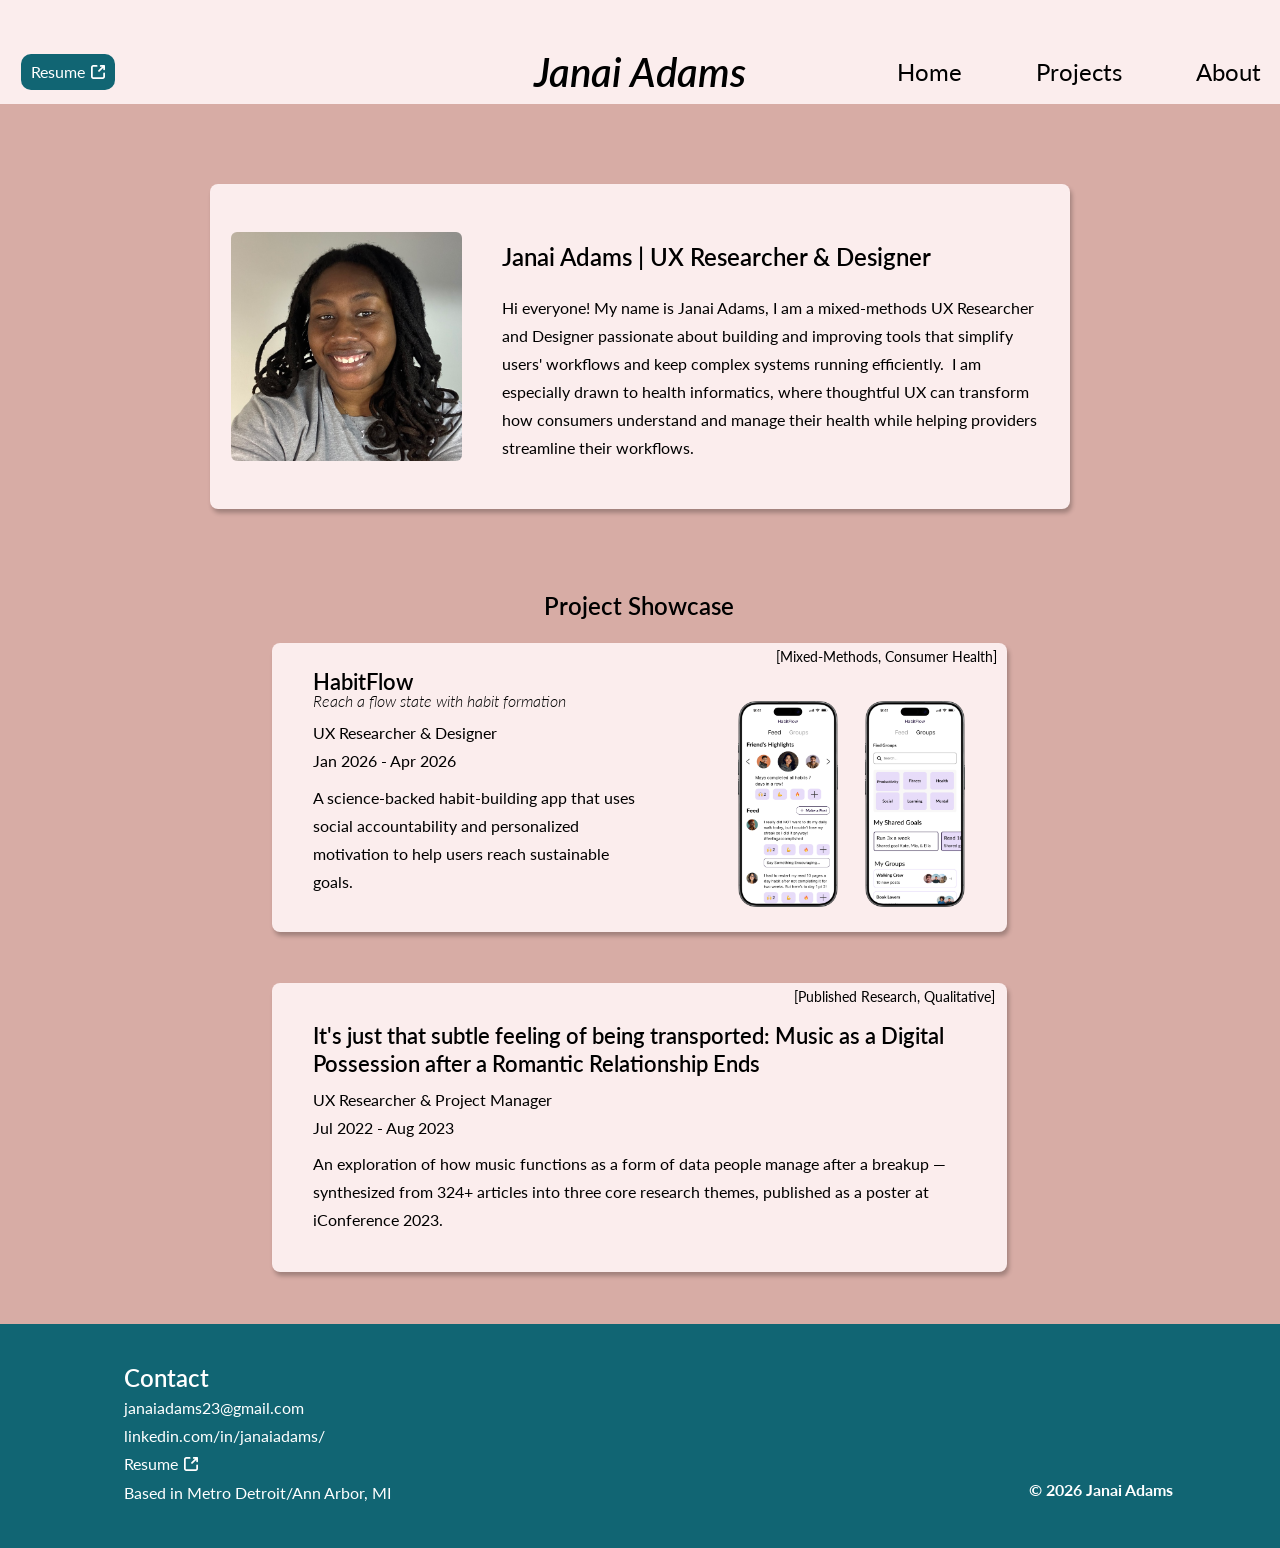
==== index.html @ 0285882c "Initial portfolio site" ====
<!DOCTYPE html>
<html lang="en">
<head>
<meta charset="UTF-8">
<meta name="viewport" content="width=device-width, initial-scale=1.0">
<title>Janai Adams | UX Researcher &amp; Designer</title>
<link rel="stylesheet" href="css/style.css">
</head>
<body>
<div class="figma-frame page-home">

  <header class="header">
    <p class="site-title">Janai Adams</p>
    <a class="resume-btn" href="assets/Overall%20Resume%20copy.pdf" target="_blank" rel="noopener">
      Resume
      <img src="assets/resume-icon.svg" alt="">
    </a>
    <nav class="nav">
      <a href="index.html">Home</a>
      <a href="projects.html">Projects</a>
      <a href="about.html">About</a>
    </nav>
  </header>

  <section class="intro-block">
    <img class="photo" src="assets/profile-photo.jpg" alt="Janai Adams">
    <p class="intro-heading">Janai Adams | UX Researcher &amp; Designer</p>
    <p class="intro-bio">Hi everyone! My name is Janai Adams, I am a mixed-methods UX Researcher and Designer passionate about building and improving tools that simplify users' workflows and keep complex systems running efficiently.  I am especially drawn to health informatics, where thoughtful UX can transform how consumers understand and manage their health while helping providers streamline their workflows.</p>
  </section>

  <p class="showcase-heading">Project Showcase</p>

  <a class="project-card habitflow-card" href="projects.html#habitflow-poster">
    <p class="tag">[Mixed-Methods, Consumer Health]</p>
    <p class="card-title">HabitFlow</p>
    <p class="card-subtitle">Reach a flow state with habit formation</p>
    <p class="card-role">UX Researcher &amp; Designer</p>
    <p class="card-time">Jan 2026 - Apr 2026</p>
    <p class="card-desc">A science-backed habit-building app that uses social accountability and personalized motivation to help users reach sustainable goals.</p>
    <div class="card-screens">
      <img src="assets/habitflow-screen-1.png" alt="HabitFlow app screen 1">
    </div>
    <div class="card-screens second">
      <img src="assets/habitflow-screen-2.png" alt="HabitFlow app screen 2">
    </div>
  </a>

  <a class="project-card i3-card" href="projects.html#i3-poster">
    <p class="tag">[Published Research, Qualitative]</p>
    <p class="card-title">It's just that subtle feeling of being transported: Music as a Digital Possession after a Romantic Relationship Ends</p>
    <p class="card-role">UX Researcher &amp; Project Manager</p>
    <p class="card-time">Jul 2022 - Aug 2023</p>
    <p class="card-desc">An exploration of how music functions as a form of data people manage after a breakup — synthesized from 324+ articles into three core research themes, published as a poster at iConference 2023.</p>
  </a>

  <footer class="footer">
    <p class="contact-heading">Contact</p>
    <div class="contact-lines">
      <p><a class="email-link" href="mailto:janaiadams23@gmail.com">janaiadams23@gmail.com</a></p>
      <p><a class="linkedin-link" href="https://www.linkedin.com/in/janaiadams/" target="_blank" rel="noopener">linkedin.com/in/janaiadams/</a></p>
      <p><a class="resume-line" href="assets/Overall%20Resume%20copy.pdf" target="_blank" rel="noopener">Resume <img src="assets/external-link-icon.svg" alt=""></a></p>
    </div>
    <p class="location">Based in Metro Detroit/Ann Arbor, MI</p>
    <p class="copyright">© 2026 Janai Adams</p>
  </footer>

</div>
</body>
</html>
---- css/style.css ----
@import url('https://fonts.googleapis.com/css2?family=Lato:ital,wght@0,400;0,600;0,700;1,300;1,600&display=swap');

* {
  box-sizing: border-box;
  margin: 0;
  padding: 0;
}

html, body {
  margin: 0;
  padding: 0;
}

body {
  font-family: 'Lato', sans-serif;
  background: #b98d86;
  color: #000;
}

a {
  color: inherit;
  text-decoration: none;
}

/* Fixed-width frame that mirrors the Figma canvas (1280px) exactly */
.figma-frame {
  position: relative;
  width: 1280px;
  margin: 0 auto;
  background: #d7aca5;
  overflow: hidden;
}

/* ---------- Header ---------- */
.header {
  position: absolute;
  top: 0;
  left: 0;
  width: 1280px;
  height: 104px;
  background: #fbeded;
  z-index: 10;
}

.header .site-title {
  position: absolute;
  left: 640px;
  top: 58px;
  transform: translateX(-50%);
  font-weight: 600;
  font-style: italic;
  font-size: 40px;
  line-height: 28px;
  white-space: nowrap;
  color: #000;
}

.header .nav {
  position: absolute;
  left: 897px;
  top: 58px;
  display: flex;
  gap: 74px;
  font-size: 24px;
  line-height: 28px;
  color: #000;
  white-space: nowrap;
}

.header .nav a:hover {
  text-decoration: underline;
}

.resume-btn {
  position: absolute;
  left: 21px;
  top: 54px;
  display: inline-flex;
  align-items: center;
  justify-content: center;
  gap: 6px;
  padding: 4px 10px;
  background: #116573;
  border-radius: 10px;
  color: #fff;
  font-size: 16px;
  line-height: 28px;
  white-space: nowrap;
  border: none;
  text-decoration: none;
  cursor: pointer;
}

.resume-btn img {
  width: 14px;
  height: 14px;
}

/* ---------- Footer ---------- */
.footer {
  position: absolute;
  left: 0;
  width: 1280px;
  height: 224px;
  background: #116573;
  color: #fff;
}

.footer .contact-heading {
  position: absolute;
  left: 124px;
  top: 40px;
  font-size: 24px;
  font-weight: 600;
  line-height: 28px;
  white-space: nowrap;
}

.footer .contact-lines {
  position: absolute;
  left: 124px;
  top: 70px;
  width: 322px;
  font-size: 16px;
  line-height: 28px;
}

.footer .contact-lines p {
  margin: 0;
}

.footer .contact-lines .resume-line {
  display: inline-flex;
  align-items: center;
  gap: 6px;
  color: inherit;
  text-decoration: none;
}

.footer .contact-lines .resume-line:hover {
  text-decoration: underline;
}

.linkedin-link,
.email-link {
  color: inherit;
  text-decoration: none;
}

.linkedin-link:hover,
.email-link:hover {
  text-decoration: underline;
}

.footer .contact-lines .resume-line img {
  width: 14px;
  height: 14px;
}

.footer .location {
  position: absolute;
  left: 124px;
  top: 155px;
  width: 273px;
  font-size: 16px;
  line-height: 28px;
}

.footer .copyright {
  position: absolute;
  left: 1029px;
  top: 156px;
  font-size: 16px;
  font-weight: 700;
  line-height: normal;
  white-space: nowrap;
}

/* ---------- Homepage ---------- */
.page-home {
  height: 1548px;
}

.page-home .footer {
  top: 1324px;
}

.intro-block {
  position: absolute;
  left: 210px;
  top: 184px;
  width: 860px;
  height: 325px;
  background: #fbeded;
  border-radius: 8px;
  box-shadow: 2px 4px 4px 0px rgba(0, 0, 0, 0.25);
}

.intro-block .photo {
  position: absolute;
  left: 21px;
  top: 48px;
  width: 231px;
  height: 229px;
  object-fit: cover;
  border-radius: 6px;
}

.intro-block .intro-heading {
  position: absolute;
  left: 292px;
  top: 59px;
  width: 547px;
  font-size: 24px;
  font-weight: 600;
  line-height: 28px;
  text-align: left;
}

.intro-block .intro-bio {
  position: absolute;
  left: 292px;
  top: 110px;
  width: 547px;
  font-size: 16px;
  line-height: 28px;
  text-align: left;
  white-space: pre-wrap;
}

.showcase-heading {
  position: absolute;
  left: 639px;
  top: 592px;
  transform: translateX(-50%);
  font-size: 24px;
  font-weight: 600;
  line-height: 28px;
  white-space: nowrap;
}

.project-card {
  position: absolute;
  left: 272px;
  width: 735px;
  height: 289px;
  background: #fbeded;
  border-radius: 8px;
  box-shadow: 2px 4px 4px 0px rgba(0, 0, 0, 0.25);
  display: block;
  color: inherit;
  text-decoration: none;
  transition: box-shadow 0.15s ease, transform 0.15s ease;
}

.project-card:hover,
.project-card:focus-visible {
  box-shadow: 2px 6px 10px 0px rgba(0, 0, 0, 0.3);
  transform: translateY(-2px);
}

.project-card.habitflow-card {
  top: 643px;
}

.project-card.i3-card {
  top: 983px;
}

.project-card .tag {
  position: absolute;
  top: 0;
  font-size: 14px;
  line-height: 28px;
  white-space: nowrap;
}

.habitflow-card .tag {
  left: 504px;
}

.i3-card .tag {
  left: 522px;
}

.habitflow-card .card-title {
  position: absolute;
  left: 41px;
  top: 25px;
  font-size: 22px;
  font-weight: 600;
  white-space: nowrap;
  text-align: left;
}

.habitflow-card .card-subtitle {
  position: absolute;
  left: 41px;
  top: 48px;
  font-size: 16px;
  font-style: italic;
  font-weight: 300;
  white-space: nowrap;
  text-align: left;
}

.habitflow-card .card-role {
  position: absolute;
  left: 41px;
  top: 76px;
  font-size: 16px;
  line-height: 28px;
  white-space: nowrap;
  text-align: left;
}

.habitflow-card .card-time {
  position: absolute;
  left: 41px;
  top: 104px;
  font-size: 16px;
  line-height: 28px;
  white-space: nowrap;
  text-align: left;
}

.habitflow-card .card-desc {
  position: absolute;
  left: 41px;
  top: 141px;
  width: 323px;
  font-size: 16px;
  line-height: 28px;
}

.habitflow-card .card-screens {
  position: absolute;
  left: 466px;
  top: 58px;
  width: 100px;
  height: 206px;
  border-radius: 4px;
  overflow: hidden;
}

.habitflow-card .card-screens.second {
  left: 593px;
}

.habitflow-card .card-screens img {
  width: 100%;
  height: 100%;
  object-fit: cover;
}

.i3-card .card-title {
  position: absolute;
  left: 41px;
  top: 39px;
  width: 653px;
  font-size: 22px;
  font-weight: 600;
  text-align: left;
  line-height: 28px;
}

.i3-card .card-role {
  position: absolute;
  left: 41px;
  top: 103px;
  font-size: 16px;
  line-height: 28px;
  white-space: nowrap;
  text-align: left;
}

.i3-card .card-time {
  position: absolute;
  left: 41px;
  top: 131px;
  font-size: 16px;
  line-height: 28px;
  white-space: nowrap;
  text-align: left;
}

.i3-card .card-desc {
  position: absolute;
  left: 41px;
  top: 167px;
  width: 653px;
  font-size: 16px;
  line-height: 28px;
  text-align: left;
}

/* ---------- Projects Page ---------- */
.page-projects {
  height: 2195px;
}

.page-projects .footer {
  top: 1971px;
}

.page-heading {
  position: absolute;
  left: 640px;
  top: 186px;
  transform: translateX(-50%);
  font-size: 40px;
  font-weight: 600;
  line-height: 28px;
  white-space: nowrap;
  text-align: center;
}

.poster-card {
  position: absolute;
  left: 105px;
  width: 1070px;
  border-radius: 8px;
  box-shadow: 2px 4px 4px 0px rgba(0, 0, 0, 0.25);
  overflow: hidden;
}

.poster-card.habitflow-poster {
  top: 282px;
  height: 804px;
}

.poster-card.habitflow-poster img {
  width: 100%;
  height: 100%;
  object-fit: cover;
}

.poster-card.i3-poster {
  top: 1195px;
  height: 667px;
  background: #fbeded;
}

.poster-card.i3-poster img {
  width: 100%;
  height: 100%;
  object-fit: contain;
}

/* ---------- About Page ---------- */
.page-about {
  height: 1403px;
}

.page-about .footer {
  top: 1179px;
}

.about-block {
  position: absolute;
  left: 125px;
  top: 262px;
  width: 1050px;
  height: 873px;
  background: #fbeded;
  border-radius: 8px;
  box-shadow: 2px 4px 4px 0px rgba(0, 0, 0, 0.25);
  overflow: hidden;
}

.about-block .me-photo {
  position: absolute;
  left: 21px;
  top: 48px;
  width: 231px;
  height: 229px;
  border-radius: 6px;
  object-fit: cover;
}

.about-block .about-heading {
  position: absolute;
  left: 316px;
  top: 48px;
  font-size: 24px;
  font-weight: 600;
  line-height: 28px;
  white-space: nowrap;
}

.about-block .about-bio {
  position: absolute;
  left: 316px;
  top: 97px;
  width: 713px;
  font-size: 16px;
  line-height: 28px;
}

.about-block .about-bio p {
  margin: 0 0 28px 0;
}

.about-block .about-bio p:last-child {
  margin-bottom: 0;
}

.about-block .contact-heading {
  position: absolute;
  left: 21px;
  top: 302px;
  font-size: 24px;
  font-weight: 600;
  line-height: 28px;
  white-space: nowrap;
}

.about-block .contact-lines {
  position: absolute;
  left: 21px;
  top: 341px;
  font-size: 16px;
  line-height: 28px;
  white-space: nowrap;
}

.about-block .contact-lines p {
  margin: 0;
}

.about-block .figure {
  position: absolute;
  text-align: center;
  font-size: 16px;
  line-height: 28px;
}

.about-block .figure img {
  display: block;
  border-radius: 6px;
}

.about-block .figure figcaption {
  margin-top: 6px;
}

.about-block .figure.monkey {
  left: 439px;
  top: 603px;
  width: 158px;
}

.about-block .figure.monkey img {
  width: 158px;
  height: 155px;
  object-fit: cover;
}

.about-block .figure.meme {
  left: 107px;
  top: 553px;
  width: 214px;
}

.about-block .figure.meme img {
  width: 214px;
  height: 216px;
  object-fit: cover;
}

.about-block .figure.grad {
  left: 765px;
  top: 553px;
  width: 158px;
}

.about-block .figure.grad img {
  width: 158px;
  height: 216px;
  object-fit: cover;
}
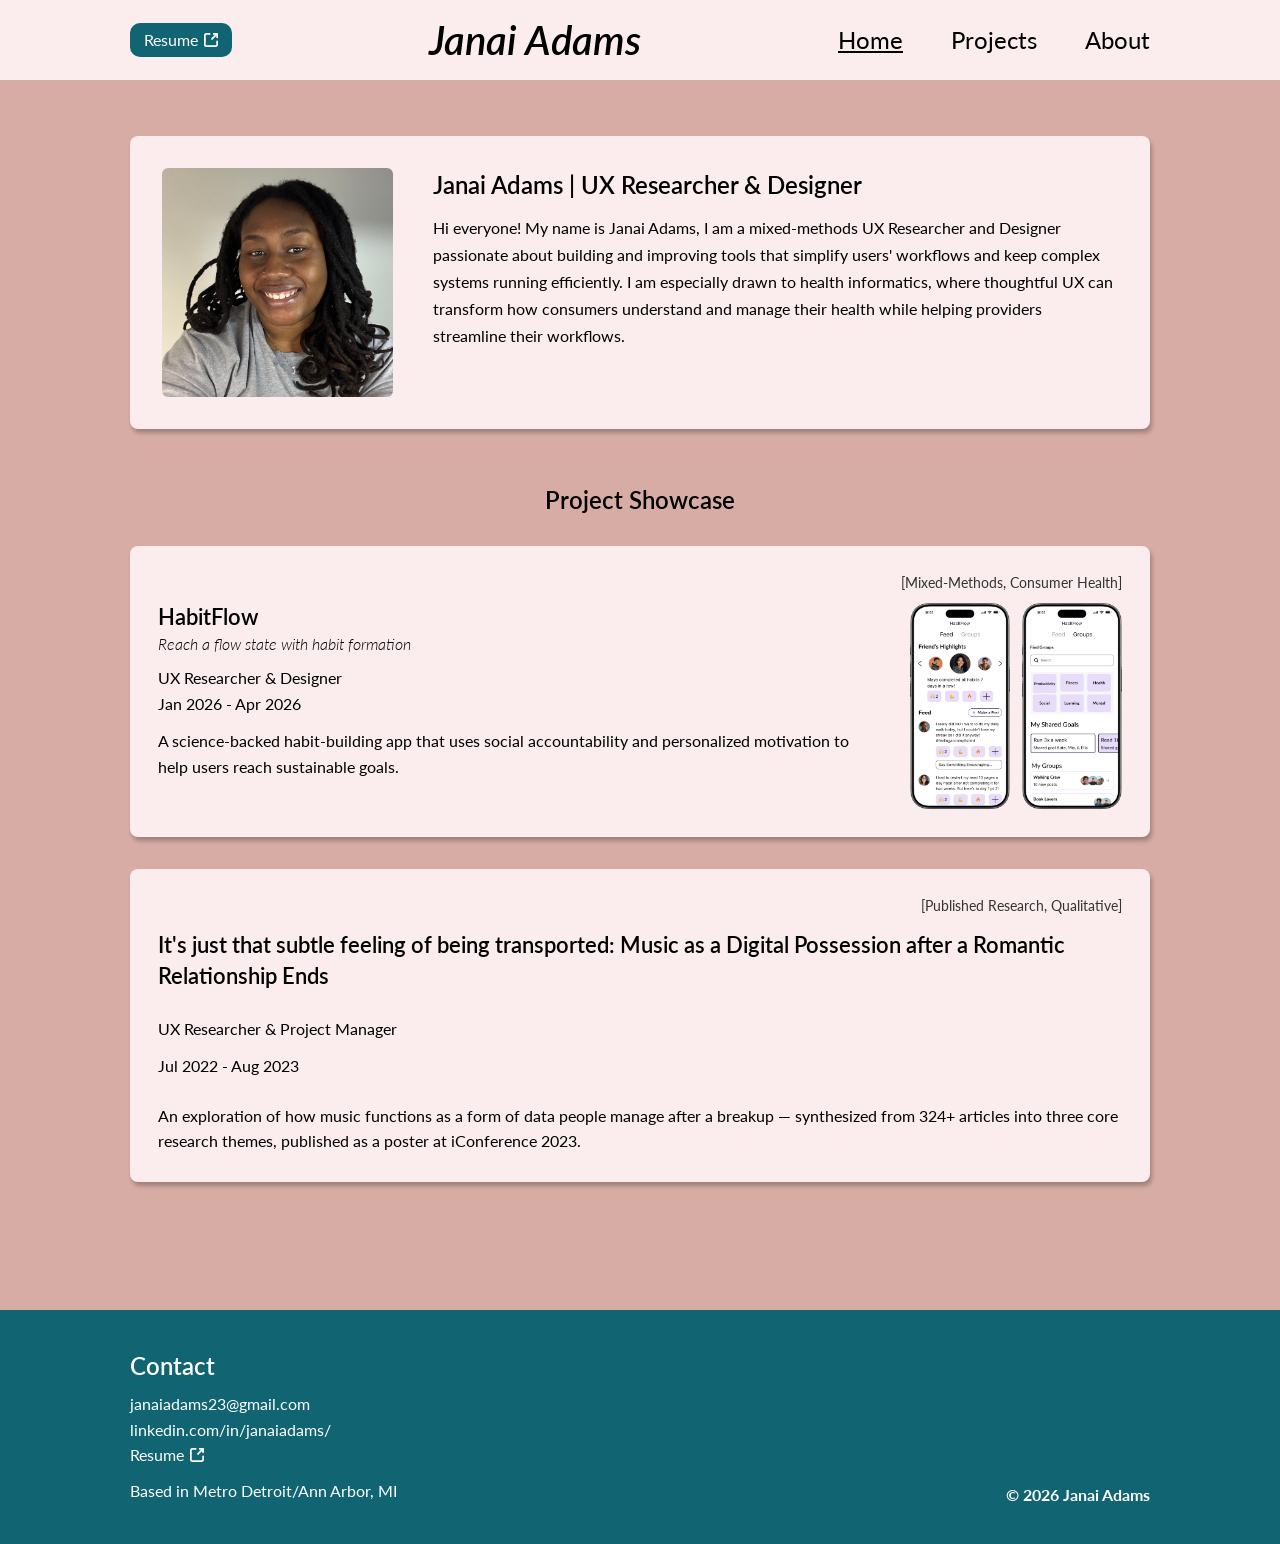
==== commit 714a673b: "Make site responsive across mobile, tablet, and desktop widths Replace fixed-1280px absolute positio" ====
--- a/index.html
+++ b/index.html
@@ -7,41 +7,52 @@
 <link rel="stylesheet" href="css/style.css">
 </head>
 <body>
-<div class="figma-frame page-home">
 
-  <header class="header">
-    <p class="site-title">Janai Adams</p>
+<header class="header">
+  <div class="header-inner">
     <a class="resume-btn" href="assets/Overall%20Resume%20copy.pdf" target="_blank" rel="noopener">
       Resume
       <img src="assets/resume-icon.svg" alt="">
     </a>
+    <p class="site-title">Janai Adams</p>
     <nav class="nav">
-      <a href="index.html">Home</a>
+      <a href="index.html" class="active">Home</a>
       <a href="projects.html">Projects</a>
       <a href="about.html">About</a>
     </nav>
-  </header>
+  </div>
+</header>
+
+<main class="page-content page-home">
 
   <section class="intro-block">
     <img class="photo" src="assets/profile-photo.jpg" alt="Janai Adams">
-    <p class="intro-heading">Janai Adams | UX Researcher &amp; Designer</p>
-    <p class="intro-bio">Hi everyone! My name is Janai Adams, I am a mixed-methods UX Researcher and Designer passionate about building and improving tools that simplify users' workflows and keep complex systems running efficiently.  I am especially drawn to health informatics, where thoughtful UX can transform how consumers understand and manage their health while helping providers streamline their workflows.</p>
+    <div class="intro-text">
+      <p class="intro-heading">Janai Adams | UX Researcher &amp; Designer</p>
+      <p class="intro-bio">Hi everyone! My name is Janai Adams, I am a mixed-methods UX Researcher and Designer passionate about building and improving tools that simplify users' workflows and keep complex systems running efficiently.  I am especially drawn to health informatics, where thoughtful UX can transform how consumers understand and manage their health while helping providers streamline their workflows.</p>
+    </div>
   </section>
 
   <p class="showcase-heading">Project Showcase</p>
 
   <a class="project-card habitflow-card" href="projects.html#habitflow-poster">
     <p class="tag">[Mixed-Methods, Consumer Health]</p>
-    <p class="card-title">HabitFlow</p>
-    <p class="card-subtitle">Reach a flow state with habit formation</p>
-    <p class="card-role">UX Researcher &amp; Designer</p>
-    <p class="card-time">Jan 2026 - Apr 2026</p>
-    <p class="card-desc">A science-backed habit-building app that uses social accountability and personalized motivation to help users reach sustainable goals.</p>
-    <div class="card-screens">
-      <img src="assets/habitflow-screen-1.png" alt="HabitFlow app screen 1">
-    </div>
-    <div class="card-screens second">
-      <img src="assets/habitflow-screen-2.png" alt="HabitFlow app screen 2">
+    <div class="card-body">
+      <div class="card-text">
+        <p class="card-title">HabitFlow</p>
+        <p class="card-subtitle">Reach a flow state with habit formation</p>
+        <p class="card-role">UX Researcher &amp; Designer</p>
+        <p class="card-time">Jan 2026 - Apr 2026</p>
+        <p class="card-desc">A science-backed habit-building app that uses social accountability and personalized motivation to help users reach sustainable goals.</p>
+      </div>
+      <div class="card-screens-group">
+        <div class="card-screens">
+          <img src="assets/habitflow-screen-1.png" alt="HabitFlow app screen 1">
+        </div>
+        <div class="card-screens">
+          <img src="assets/habitflow-screen-2.png" alt="HabitFlow app screen 2">
+        </div>
+      </div>
     </div>
   </a>
 
@@ -53,17 +64,22 @@
     <p class="card-desc">An exploration of how music functions as a form of data people manage after a breakup — synthesized from 324+ articles into three core research themes, published as a poster at iConference 2023.</p>
   </a>
 
-  <footer class="footer">
-    <p class="contact-heading">Contact</p>
-    <div class="contact-lines">
-      <p><a class="email-link" href="mailto:janaiadams23@gmail.com">janaiadams23@gmail.com</a></p>
-      <p><a class="linkedin-link" href="https://www.linkedin.com/in/janaiadams/" target="_blank" rel="noopener">linkedin.com/in/janaiadams/</a></p>
-      <p><a class="resume-line" href="assets/Overall%20Resume%20copy.pdf" target="_blank" rel="noopener">Resume <img src="assets/external-link-icon.svg" alt=""></a></p>
+</main>
+
+<footer class="footer">
+  <div class="footer-inner">
+    <div class="footer-contact">
+      <p class="contact-heading">Contact</p>
+      <div class="contact-lines">
+        <p><a class="email-link" href="mailto:janaiadams23@gmail.com">janaiadams23@gmail.com</a></p>
+        <p><a class="linkedin-link" href="https://www.linkedin.com/in/janaiadams/" target="_blank" rel="noopener">linkedin.com/in/janaiadams/</a></p>
+        <p><a class="resume-line" href="assets/Overall%20Resume%20copy.pdf" target="_blank" rel="noopener">Resume <img src="assets/external-link-icon.svg" alt=""></a></p>
+      </div>
+      <p class="location">Based in Metro Detroit/Ann Arbor, MI</p>
     </div>
-    <p class="location">Based in Metro Detroit/Ann Arbor, MI</p>
     <p class="copyright">© 2026 Janai Adams</p>
-  </footer>
+  </div>
+</footer>
 
-</div>
 </body>
 </html>
--- a/css/style.css
+++ b/css/style.css
@@ -6,15 +6,15 @@
   padding: 0;
 }
 
-html, body {
-  margin: 0;
-  padding: 0;
+html {
+  -webkit-text-size-adjust: 100%;
 }
 
 body {
   font-family: 'Lato', sans-serif;
-  background: #b98d86;
+  background: #d7aca5;
   color: #000;
+  overflow-x: hidden;
 }
 
 a {
@@ -22,69 +22,72 @@
   text-decoration: none;
 }
 
-/* Fixed-width frame that mirrors the Figma canvas (1280px) exactly */
-.figma-frame {
-  position: relative;
-  width: 1280px;
-  margin: 0 auto;
-  background: #d7aca5;
-  overflow: hidden;
+img {
+  max-width: 100%;
+  display: block;
+}
+
+.page-content {
+  max-width: 1100px;
+  margin: 0 auto;
+  padding: clamp(24px, 5vw, 56px) clamp(16px, 4vw, 40px) clamp(48px, 8vw, 96px);
 }
 
 /* ---------- Header ---------- */
 .header {
-  position: absolute;
-  top: 0;
-  left: 0;
-  width: 1280px;
-  height: 104px;
   background: #fbeded;
-  z-index: 10;
-}
-
-.header .site-title {
-  position: absolute;
-  left: 640px;
-  top: 58px;
-  transform: translateX(-50%);
+}
+
+.header-inner {
+  max-width: 1100px;
+  margin: 0 auto;
+  padding: 16px clamp(16px, 4vw, 40px);
+  display: flex;
+  align-items: center;
+  justify-content: space-between;
+  flex-wrap: wrap;
+  gap: 12px 24px;
+}
+
+.site-title {
+  order: 0;
+  flex: 1 1 auto;
+  text-align: center;
   font-weight: 600;
   font-style: italic;
-  font-size: 40px;
-  line-height: 28px;
+  font-size: clamp(24px, 4vw, 40px);
+  line-height: 1.2;
+  color: #000;
   white-space: nowrap;
-  color: #000;
-}
-
-.header .nav {
-  position: absolute;
-  left: 897px;
-  top: 58px;
-  display: flex;
-  gap: 74px;
-  font-size: 24px;
+}
+
+.nav {
+  order: 1;
+  display: flex;
+  gap: clamp(20px, 4vw, 48px);
+  font-size: clamp(16px, 2vw, 24px);
   line-height: 28px;
   color: #000;
-  white-space: nowrap;
-}
-
-.header .nav a:hover {
+  flex-wrap: wrap;
+}
+
+.nav a:hover,
+.nav a.active {
   text-decoration: underline;
 }
 
 .resume-btn {
-  position: absolute;
-  left: 21px;
-  top: 54px;
+  order: -1;
   display: inline-flex;
   align-items: center;
   justify-content: center;
   gap: 6px;
-  padding: 4px 10px;
+  padding: 6px 14px;
   background: #116573;
   border-radius: 10px;
   color: #fff;
   font-size: 16px;
-  line-height: 28px;
+  line-height: 1.4;
   white-space: nowrap;
   border: none;
   text-decoration: none;
@@ -98,31 +101,36 @@
 
 /* ---------- Footer ---------- */
 .footer {
-  position: absolute;
-  left: 0;
-  width: 1280px;
-  height: 224px;
   background: #116573;
   color: #fff;
 }
 
+.footer-inner {
+  max-width: 1100px;
+  margin: 0 auto;
+  padding: clamp(24px, 5vw, 40px) clamp(16px, 4vw, 40px);
+  display: flex;
+  justify-content: space-between;
+  align-items: flex-end;
+  flex-wrap: wrap;
+  gap: 24px;
+}
+
+.footer-contact {
+  display: flex;
+  flex-direction: column;
+  gap: 10px;
+}
+
 .footer .contact-heading {
-  position: absolute;
-  left: 124px;
-  top: 40px;
   font-size: 24px;
   font-weight: 600;
-  line-height: 28px;
-  white-space: nowrap;
+  line-height: 1.3;
 }
 
 .footer .contact-lines {
-  position: absolute;
-  left: 124px;
-  top: 70px;
-  width: 322px;
-  font-size: 16px;
-  line-height: 28px;
+  font-size: 16px;
+  line-height: 1.6;
 }
 
 .footer .contact-lines p {
@@ -141,6 +149,22 @@
   text-decoration: underline;
 }
 
+.footer .contact-lines .resume-line img {
+  width: 14px;
+  height: 14px;
+}
+
+.footer .location {
+  font-size: 16px;
+  line-height: 1.6;
+}
+
+.footer .copyright {
+  font-size: 16px;
+  font-weight: 700;
+  white-space: nowrap;
+}
+
 .linkedin-link,
 .email-link {
   color: inherit;
@@ -152,105 +176,79 @@
   text-decoration: underline;
 }
 
-.footer .contact-lines .resume-line img {
-  width: 14px;
-  height: 14px;
-}
-
-.footer .location {
-  position: absolute;
-  left: 124px;
-  top: 155px;
-  width: 273px;
-  font-size: 16px;
-  line-height: 28px;
-}
-
-.footer .copyright {
-  position: absolute;
-  left: 1029px;
-  top: 156px;
-  font-size: 16px;
-  font-weight: 700;
-  line-height: normal;
-  white-space: nowrap;
+@media (max-width: 640px) {
+  .header-inner {
+    justify-content: center;
+    text-align: center;
+  }
+
+  .site-title {
+    order: -1;
+    flex-basis: 100%;
+  }
+
+  .footer-inner {
+    flex-direction: column;
+    align-items: flex-start;
+  }
 }
 
 /* ---------- Homepage ---------- */
-.page-home {
-  height: 1548px;
-}
-
-.page-home .footer {
-  top: 1324px;
-}
-
 .intro-block {
-  position: absolute;
-  left: 210px;
-  top: 184px;
-  width: 860px;
-  height: 325px;
+  display: flex;
+  gap: clamp(20px, 4vw, 40px);
+  flex-wrap: wrap;
+  padding: clamp(20px, 4vw, 32px);
   background: #fbeded;
   border-radius: 8px;
   box-shadow: 2px 4px 4px 0px rgba(0, 0, 0, 0.25);
 }
 
 .intro-block .photo {
-  position: absolute;
-  left: 21px;
-  top: 48px;
+  flex: 0 0 auto;
   width: 231px;
-  height: 229px;
+  max-width: 100%;
+  aspect-ratio: 231 / 229;
   object-fit: cover;
   border-radius: 6px;
-}
-
-.intro-block .intro-heading {
-  position: absolute;
-  left: 292px;
-  top: 59px;
-  width: 547px;
-  font-size: 24px;
-  font-weight: 600;
-  line-height: 28px;
-  text-align: left;
-}
-
-.intro-block .intro-bio {
-  position: absolute;
-  left: 292px;
-  top: 110px;
-  width: 547px;
-  font-size: 16px;
-  line-height: 28px;
-  text-align: left;
-  white-space: pre-wrap;
+  margin: 0 auto;
+}
+
+.intro-text {
+  flex: 1 1 320px;
+}
+
+.intro-heading {
+  font-size: clamp(20px, 2.5vw, 24px);
+  font-weight: 600;
+  line-height: 1.4;
+  margin-bottom: 12px;
+}
+
+.intro-bio {
+  font-size: 16px;
+  line-height: 1.7;
 }
 
 .showcase-heading {
-  position: absolute;
-  left: 639px;
-  top: 592px;
-  transform: translateX(-50%);
-  font-size: 24px;
-  font-weight: 600;
-  line-height: 28px;
-  white-space: nowrap;
+  text-align: center;
+  font-size: clamp(20px, 3vw, 24px);
+  font-weight: 600;
+  margin: clamp(32px, 6vw, 56px) 0 clamp(20px, 4vw, 32px);
 }
 
 .project-card {
-  position: absolute;
-  left: 272px;
-  width: 735px;
-  height: 289px;
+  display: flex;
+  flex-direction: column;
+  gap: 12px;
+  padding: clamp(18px, 3vw, 28px);
   background: #fbeded;
   border-radius: 8px;
   box-shadow: 2px 4px 4px 0px rgba(0, 0, 0, 0.25);
-  display: block;
   color: inherit;
   text-decoration: none;
   transition: box-shadow 0.15s ease, transform 0.15s ease;
+  margin-bottom: clamp(20px, 4vw, 32px);
 }
 
 .project-card:hover,
@@ -259,323 +257,195 @@
   transform: translateY(-2px);
 }
 
-.project-card.habitflow-card {
-  top: 643px;
-}
-
-.project-card.i3-card {
-  top: 983px;
-}
-
 .project-card .tag {
-  position: absolute;
-  top: 0;
+  align-self: flex-end;
   font-size: 14px;
-  line-height: 28px;
-  white-space: nowrap;
-}
-
-.habitflow-card .tag {
-  left: 504px;
-}
-
-.i3-card .tag {
-  left: 522px;
-}
-
-.habitflow-card .card-title {
-  position: absolute;
-  left: 41px;
-  top: 25px;
+  color: #333;
+}
+
+.card-body {
+  display: flex;
+  gap: clamp(16px, 3vw, 32px);
+  flex-wrap: wrap;
+  justify-content: space-between;
+}
+
+.card-text {
+  flex: 1 1 280px;
+}
+
+.card-title {
   font-size: 22px;
   font-weight: 600;
-  white-space: nowrap;
-  text-align: left;
-}
-
-.habitflow-card .card-subtitle {
-  position: absolute;
-  left: 41px;
-  top: 48px;
+  margin-bottom: 4px;
+}
+
+.card-subtitle {
   font-size: 16px;
   font-style: italic;
   font-weight: 300;
-  white-space: nowrap;
-  text-align: left;
-}
-
-.habitflow-card .card-role {
-  position: absolute;
-  left: 41px;
-  top: 76px;
-  font-size: 16px;
-  line-height: 28px;
-  white-space: nowrap;
-  text-align: left;
-}
-
-.habitflow-card .card-time {
-  position: absolute;
-  left: 41px;
-  top: 104px;
-  font-size: 16px;
-  line-height: 28px;
-  white-space: nowrap;
-  text-align: left;
-}
-
-.habitflow-card .card-desc {
-  position: absolute;
-  left: 41px;
-  top: 141px;
-  width: 323px;
-  font-size: 16px;
-  line-height: 28px;
-}
-
-.habitflow-card .card-screens {
-  position: absolute;
-  left: 466px;
-  top: 58px;
+  margin-bottom: 12px;
+}
+
+.card-role,
+.card-time {
+  font-size: 16px;
+  line-height: 1.6;
+}
+
+.card-desc {
+  font-size: 16px;
+  line-height: 1.6;
+  margin-top: 12px;
+}
+
+.i3-card .card-title {
+  margin-top: 4px;
+  margin-bottom: 12px;
+  line-height: 1.4;
+}
+
+.card-screens-group {
+  display: flex;
+  gap: 12px;
+  flex: 0 0 auto;
+  margin: 0 auto;
+}
+
+.card-screens {
   width: 100px;
-  height: 206px;
-  border-radius: 4px;
+  aspect-ratio: 100 / 206;
+  border-radius: 8px;
   overflow: hidden;
-}
-
-.habitflow-card .card-screens.second {
-  left: 593px;
-}
-
-.habitflow-card .card-screens img {
+  flex: 0 0 auto;
+}
+
+.card-screens img {
   width: 100%;
   height: 100%;
   object-fit: cover;
 }
 
-.i3-card .card-title {
-  position: absolute;
-  left: 41px;
-  top: 39px;
-  width: 653px;
-  font-size: 22px;
-  font-weight: 600;
-  text-align: left;
-  line-height: 28px;
-}
-
-.i3-card .card-role {
-  position: absolute;
-  left: 41px;
-  top: 103px;
-  font-size: 16px;
-  line-height: 28px;
-  white-space: nowrap;
-  text-align: left;
-}
-
-.i3-card .card-time {
-  position: absolute;
-  left: 41px;
-  top: 131px;
-  font-size: 16px;
-  line-height: 28px;
-  white-space: nowrap;
-  text-align: left;
-}
-
-.i3-card .card-desc {
-  position: absolute;
-  left: 41px;
-  top: 167px;
-  width: 653px;
-  font-size: 16px;
-  line-height: 28px;
-  text-align: left;
-}
-
 /* ---------- Projects Page ---------- */
-.page-projects {
-  height: 2195px;
-}
-
-.page-projects .footer {
-  top: 1971px;
-}
-
 .page-heading {
-  position: absolute;
-  left: 640px;
-  top: 186px;
-  transform: translateX(-50%);
-  font-size: 40px;
-  font-weight: 600;
-  line-height: 28px;
-  white-space: nowrap;
   text-align: center;
+  font-size: clamp(28px, 5vw, 40px);
+  font-weight: 600;
+  margin-bottom: clamp(24px, 5vw, 40px);
 }
 
 .poster-card {
-  position: absolute;
-  left: 105px;
-  width: 1070px;
   border-radius: 8px;
   box-shadow: 2px 4px 4px 0px rgba(0, 0, 0, 0.25);
   overflow: hidden;
-}
-
-.poster-card.habitflow-poster {
-  top: 282px;
-  height: 804px;
-}
-
-.poster-card.habitflow-poster img {
+  margin-bottom: clamp(24px, 5vw, 40px);
+}
+
+.poster-card img {
   width: 100%;
-  height: 100%;
-  object-fit: cover;
+  height: auto;
 }
 
 .poster-card.i3-poster {
-  top: 1195px;
-  height: 667px;
   background: #fbeded;
-}
-
-.poster-card.i3-poster img {
-  width: 100%;
-  height: 100%;
-  object-fit: contain;
+  padding: clamp(8px, 2vw, 16px);
 }
 
 /* ---------- About Page ---------- */
-.page-about {
-  height: 1403px;
-}
-
-.page-about .footer {
-  top: 1179px;
-}
-
 .about-block {
-  position: absolute;
-  left: 125px;
-  top: 262px;
-  width: 1050px;
-  height: 873px;
   background: #fbeded;
   border-radius: 8px;
   box-shadow: 2px 4px 4px 0px rgba(0, 0, 0, 0.25);
-  overflow: hidden;
-}
-
-.about-block .me-photo {
-  position: absolute;
-  left: 21px;
-  top: 48px;
+  padding: clamp(20px, 4vw, 32px);
+}
+
+.about-top {
+  display: flex;
+  gap: clamp(20px, 4vw, 40px);
+  flex-wrap: wrap;
+}
+
+.about-top .me-photo {
+  flex: 0 0 auto;
   width: 231px;
-  height: 229px;
+  max-width: 100%;
+  aspect-ratio: 231 / 229;
+  object-fit: cover;
+  border-radius: 6px;
+  margin: 0 auto;
+}
+
+.about-text {
+  flex: 1 1 320px;
+}
+
+.about-heading {
+  font-size: 24px;
+  font-weight: 600;
+  margin-bottom: 12px;
+}
+
+.about-bio {
+  font-size: 16px;
+  line-height: 1.7;
+}
+
+.about-bio p {
+  margin: 0 0 20px 0;
+}
+
+.about-bio p:last-child {
+  margin-bottom: 0;
+}
+
+.about-contact {
+  margin-top: clamp(24px, 4vw, 36px);
+}
+
+.about-contact .contact-heading {
+  font-size: 24px;
+  font-weight: 600;
+  margin-bottom: 10px;
+}
+
+.about-contact .contact-lines {
+  font-size: 16px;
+  line-height: 1.6;
+}
+
+.about-figures {
+  display: grid;
+  grid-template-columns: repeat(auto-fit, minmax(140px, 1fr));
+  gap: clamp(20px, 4vw, 32px);
+  margin-top: clamp(28px, 5vw, 44px);
+}
+
+.about-figures .figure {
+  text-align: center;
+  font-size: 16px;
+  line-height: 1.5;
+}
+
+.about-figures .figure img {
+  width: 100%;
+  max-width: 214px;
+  margin: 0 auto;
   border-radius: 6px;
   object-fit: cover;
 }
 
-.about-block .about-heading {
-  position: absolute;
-  left: 316px;
-  top: 48px;
-  font-size: 24px;
-  font-weight: 600;
-  line-height: 28px;
-  white-space: nowrap;
-}
-
-.about-block .about-bio {
-  position: absolute;
-  left: 316px;
-  top: 97px;
-  width: 713px;
-  font-size: 16px;
-  line-height: 28px;
-}
-
-.about-block .about-bio p {
-  margin: 0 0 28px 0;
-}
-
-.about-block .about-bio p:last-child {
-  margin-bottom: 0;
-}
-
-.about-block .contact-heading {
-  position: absolute;
-  left: 21px;
-  top: 302px;
-  font-size: 24px;
-  font-weight: 600;
-  line-height: 28px;
-  white-space: nowrap;
-}
-
-.about-block .contact-lines {
-  position: absolute;
-  left: 21px;
-  top: 341px;
-  font-size: 16px;
-  line-height: 28px;
-  white-space: nowrap;
-}
-
-.about-block .contact-lines p {
-  margin: 0;
-}
-
-.about-block .figure {
-  position: absolute;
-  text-align: center;
-  font-size: 16px;
-  line-height: 28px;
-}
-
-.about-block .figure img {
-  display: block;
-  border-radius: 6px;
-}
-
-.about-block .figure figcaption {
-  margin-top: 6px;
-}
-
-.about-block .figure.monkey {
-  left: 439px;
-  top: 603px;
-  width: 158px;
-}
-
-.about-block .figure.monkey img {
-  width: 158px;
-  height: 155px;
-  object-fit: cover;
-}
-
-.about-block .figure.meme {
-  left: 107px;
-  top: 553px;
-  width: 214px;
-}
-
-.about-block .figure.meme img {
-  width: 214px;
-  height: 216px;
-  object-fit: cover;
-}
-
-.about-block .figure.grad {
-  left: 765px;
-  top: 553px;
-  width: 158px;
-}
-
-.about-block .figure.grad img {
-  width: 158px;
-  height: 216px;
-  object-fit: cover;
-}
+.figure.meme img {
+  aspect-ratio: 214 / 216;
+}
+
+.figure.monkey img {
+  aspect-ratio: 158 / 155;
+}
+
+.figure.grad img {
+  aspect-ratio: 158 / 216;
+}
+
+.about-figures .figure figcaption {
+  margin-top: 8px;
+}
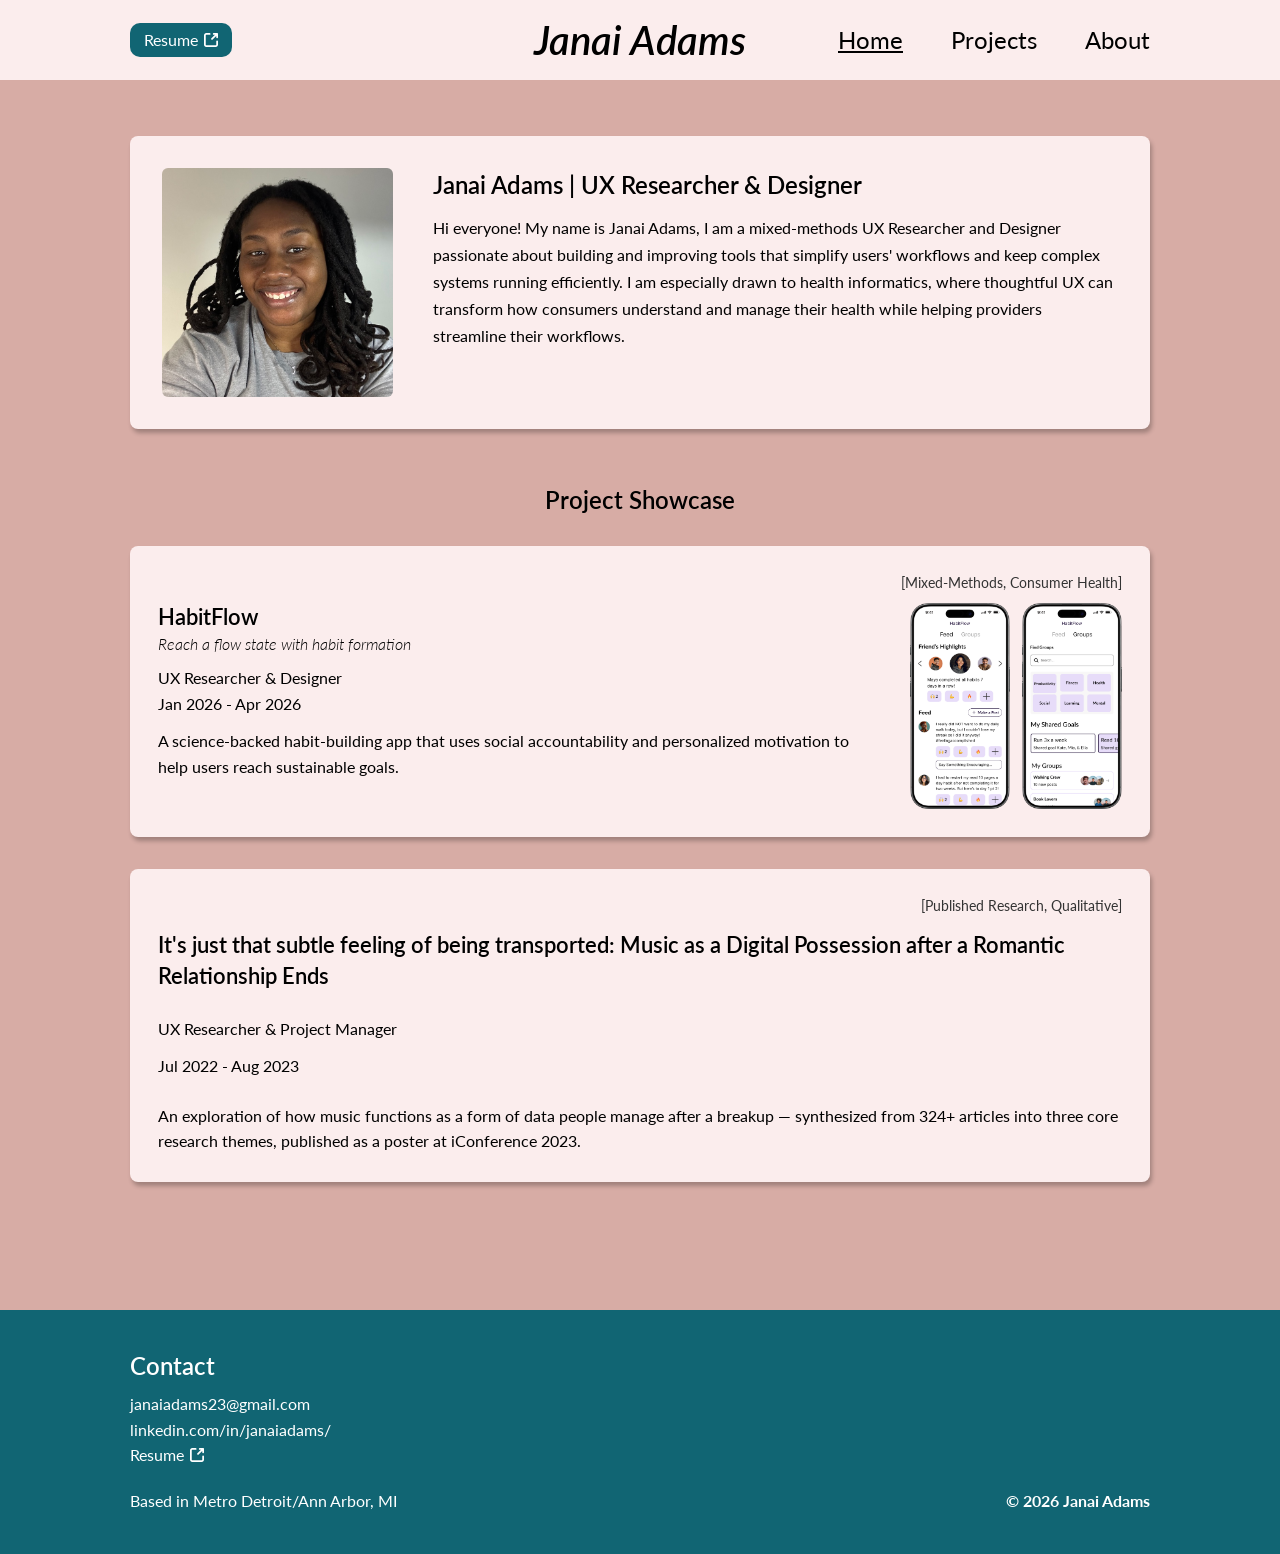
==== commit 8bbf7b14: "Center header title and align footer location with copyright Switch header to a 3-column grid so the" ====
--- a/index.html
+++ b/index.html
@@ -68,16 +68,18 @@
 
 <footer class="footer">
   <div class="footer-inner">
-    <div class="footer-contact">
+    <div class="footer-top">
       <p class="contact-heading">Contact</p>
       <div class="contact-lines">
         <p><a class="email-link" href="mailto:janaiadams23@gmail.com">janaiadams23@gmail.com</a></p>
         <p><a class="linkedin-link" href="https://www.linkedin.com/in/janaiadams/" target="_blank" rel="noopener">linkedin.com/in/janaiadams/</a></p>
         <p><a class="resume-line" href="assets/Overall%20Resume%20copy.pdf" target="_blank" rel="noopener">Resume <img src="assets/external-link-icon.svg" alt=""></a></p>
       </div>
+    </div>
+    <div class="footer-bottom">
       <p class="location">Based in Metro Detroit/Ann Arbor, MI</p>
+      <p class="copyright">© 2026 Janai Adams</p>
     </div>
-    <p class="copyright">© 2026 Janai Adams</p>
   </div>
 </footer>
 
--- a/css/style.css
+++ b/css/style.css
@@ -42,16 +42,14 @@
   max-width: 1100px;
   margin: 0 auto;
   padding: 16px clamp(16px, 4vw, 40px);
-  display: flex;
+  display: grid;
+  grid-template-columns: 1fr auto 1fr;
   align-items: center;
-  justify-content: space-between;
-  flex-wrap: wrap;
   gap: 12px 24px;
 }
 
 .site-title {
-  order: 0;
-  flex: 1 1 auto;
+  justify-self: center;
   text-align: center;
   font-weight: 600;
   font-style: italic;
@@ -62,7 +60,7 @@
 }
 
 .nav {
-  order: 1;
+  justify-self: end;
   display: flex;
   gap: clamp(20px, 4vw, 48px);
   font-size: clamp(16px, 2vw, 24px);
@@ -77,7 +75,7 @@
 }
 
 .resume-btn {
-  order: -1;
+  justify-self: start;
   display: inline-flex;
   align-items: center;
   justify-content: center;
@@ -110,16 +108,22 @@
   margin: 0 auto;
   padding: clamp(24px, 5vw, 40px) clamp(16px, 4vw, 40px);
   display: flex;
-  justify-content: space-between;
-  align-items: flex-end;
-  flex-wrap: wrap;
-  gap: 24px;
-}
-
-.footer-contact {
+  flex-direction: column;
+  gap: 20px;
+}
+
+.footer-top {
   display: flex;
   flex-direction: column;
   gap: 10px;
+}
+
+.footer-bottom {
+  display: flex;
+  justify-content: space-between;
+  align-items: baseline;
+  flex-wrap: wrap;
+  gap: 8px 24px;
 }
 
 .footer .contact-heading {
@@ -178,18 +182,27 @@
 
 @media (max-width: 640px) {
   .header-inner {
-    justify-content: center;
-    text-align: center;
+    grid-template-columns: 1fr;
+    justify-items: center;
   }
 
+  .resume-btn {
+    grid-row: 1;
+  }
+
   .site-title {
-    order: -1;
-    flex-basis: 100%;
+    grid-row: 2;
   }
 
-  .footer-inner {
+  .nav {
+    grid-row: 3;
+    justify-self: center;
+  }
+
+  .footer-bottom {
     flex-direction: column;
     align-items: flex-start;
+    gap: 4px;
   }
 }
 
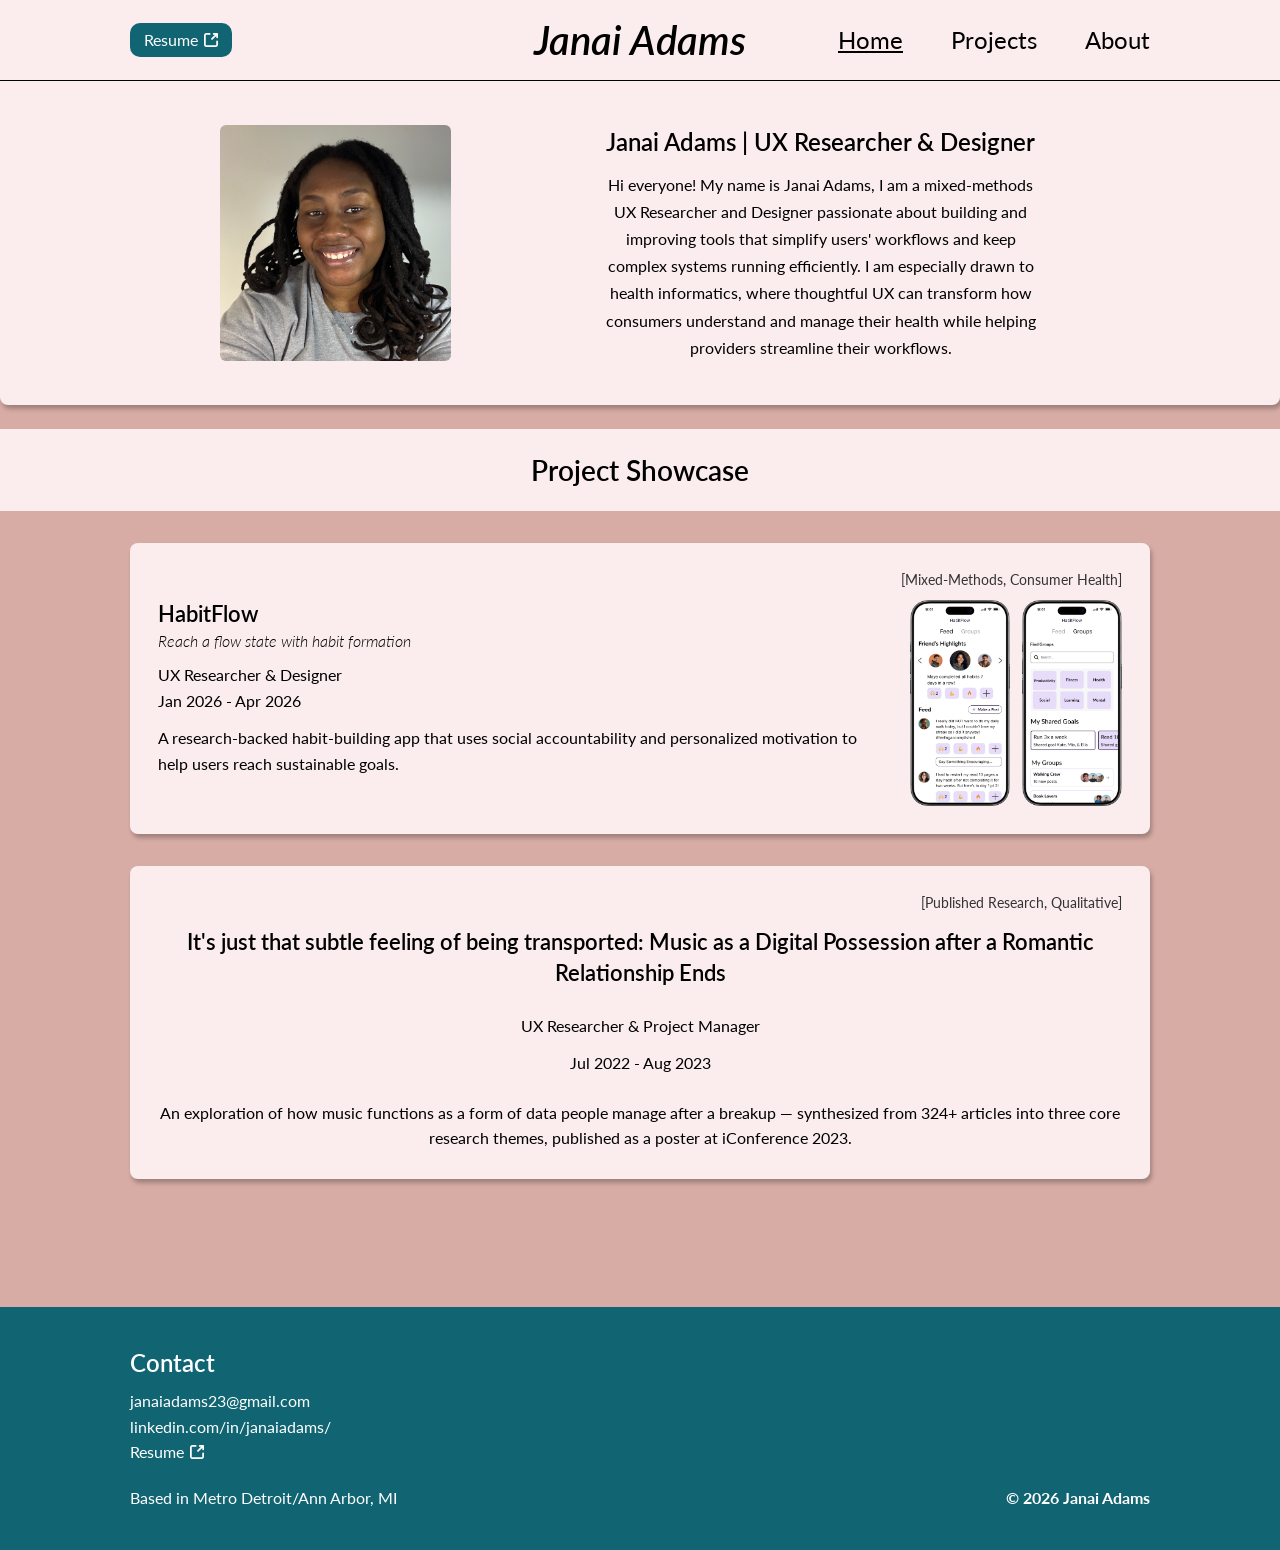
==== commit 2c2bc915: "Redesign homepage intro card and rename resume file - Make intro card background full-width with top" ====
--- a/index.html
+++ b/index.html
@@ -10,7 +10,7 @@
 
 <header class="header">
   <div class="header-inner">
-    <a class="resume-btn" href="assets/Overall%20Resume%20copy.pdf" target="_blank" rel="noopener">
+    <a class="resume-btn" href="assets/Janai_Adams_Resume.pdf" target="_blank" rel="noopener">
       Resume
       <img src="assets/resume-icon.svg" alt="">
     </a>
@@ -26,16 +26,20 @@
 <main class="page-content page-home">
 
   <section class="intro-block">
-    <img class="photo" src="assets/profile-photo.jpg" alt="Janai Adams">
-    <div class="intro-text">
-      <p class="intro-heading">Janai Adams | UX Researcher &amp; Designer</p>
-      <p class="intro-bio">Hi everyone! My name is Janai Adams, I am a mixed-methods UX Researcher and Designer passionate about building and improving tools that simplify users' workflows and keep complex systems running efficiently.  I am especially drawn to health informatics, where thoughtful UX can transform how consumers understand and manage their health while helping providers streamline their workflows.</p>
+    <div class="intro-block-inner">
+      <img class="photo" src="assets/profile-photo.jpg" alt="Janai Adams">
+      <div class="intro-text">
+        <p class="intro-heading">Janai Adams | UX Researcher &amp; Designer</p>
+        <p class="intro-bio">Hi everyone! My name is Janai Adams, I am a mixed-methods UX Researcher and Designer passionate about building and improving tools that simplify users' workflows and keep complex systems running efficiently.  I am especially drawn to health informatics, where thoughtful UX can transform how consumers understand and manage their health while helping providers streamline their workflows.</p>
+      </div>
     </div>
   </section>
 
-  <p class="showcase-heading">Project Showcase</p>
+  <div class="showcase-band">
+    <p class="showcase-heading">Project Showcase</p>
+  </div>
 
-  <a class="project-card habitflow-card" href="projects.html#habitflow-poster">
+  <a class="project-card habitflow-card" href="habitflow-case-study.html">
     <p class="tag">[Mixed-Methods, Consumer Health]</p>
     <div class="card-body">
       <div class="card-text">
@@ -43,7 +47,7 @@
         <p class="card-subtitle">Reach a flow state with habit formation</p>
         <p class="card-role">UX Researcher &amp; Designer</p>
         <p class="card-time">Jan 2026 - Apr 2026</p>
-        <p class="card-desc">A science-backed habit-building app that uses social accountability and personalized motivation to help users reach sustainable goals.</p>
+        <p class="card-desc">A research-backed habit-building app that uses social accountability and personalized motivation to help users reach sustainable goals.</p>
       </div>
       <div class="card-screens-group">
         <div class="card-screens">
@@ -56,7 +60,7 @@
     </div>
   </a>
 
-  <a class="project-card i3-card" href="projects.html#i3-poster">
+  <a class="project-card i3-card" href="i3-case-study.html">
     <p class="tag">[Published Research, Qualitative]</p>
     <p class="card-title">It's just that subtle feeling of being transported: Music as a Digital Possession after a Romantic Relationship Ends</p>
     <p class="card-role">UX Researcher &amp; Project Manager</p>
@@ -73,7 +77,7 @@
       <div class="contact-lines">
         <p><a class="email-link" href="mailto:janaiadams23@gmail.com">janaiadams23@gmail.com</a></p>
         <p><a class="linkedin-link" href="https://www.linkedin.com/in/janaiadams/" target="_blank" rel="noopener">linkedin.com/in/janaiadams/</a></p>
-        <p><a class="resume-line" href="assets/Overall%20Resume%20copy.pdf" target="_blank" rel="noopener">Resume <img src="assets/external-link-icon.svg" alt=""></a></p>
+        <p><a class="resume-line" href="assets/Janai_Adams_Resume.pdf" target="_blank" rel="noopener">Resume <img src="assets/external-link-icon.svg" alt=""></a></p>
       </div>
     </div>
     <div class="footer-bottom">
--- a/css/style.css
+++ b/css/style.css
@@ -207,14 +207,27 @@
 }
 
 /* ---------- Homepage ---------- */
+.page-home {
+  padding-top: 0;
+}
+
 .intro-block {
+  background: #fbeded;
+  border-top: 1.25px solid #000;
+  border-radius: 0 0 8px 8px;
+  box-shadow: 2px 4px 4px 0px rgba(0, 0, 0, 0.25);
+  width: 100vw;
+  margin-left: calc(50% - 50vw);
+  margin-right: calc(50% - 50vw);
+}
+
+.intro-block-inner {
   display: flex;
   gap: clamp(20px, 4vw, 40px);
   flex-wrap: wrap;
-  padding: clamp(20px, 4vw, 32px);
-  background: #fbeded;
-  border-radius: 8px;
-  box-shadow: 2px 4px 4px 0px rgba(0, 0, 0, 0.25);
+  max-width: 1100px;
+  margin: 0 auto;
+  padding: clamp(32px, 5vw, 44px) clamp(16px, 4vw, 40px);
 }
 
 .intro-block .photo {
@@ -225,29 +238,45 @@
   object-fit: cover;
   border-radius: 6px;
   margin: 0 auto;
+  margin-left: 90px;
 }
 
 .intro-text {
   flex: 1 1 320px;
+  text-align: center;
 }
 
 .intro-heading {
   font-size: clamp(20px, 2.5vw, 24px);
   font-weight: 600;
   line-height: 1.4;
-  margin-bottom: 12px;
+  margin: 0 auto 12px;
+  max-width: 440px;
+  width: fit-content;
 }
 
 .intro-bio {
   font-size: 16px;
   line-height: 1.7;
+  max-width: 440px;
+  margin: 0 auto;
+}
+
+.showcase-band {
+  background: #fbeded;
+  width: 100vw;
+  margin-left: calc(50% - 50vw);
+  margin-right: calc(50% - 50vw);
+  padding: clamp(16px, 3vw, 24px) 0;
+  margin-top: 24px;
+  margin-bottom: clamp(20px, 4vw, 32px);
 }
 
 .showcase-heading {
   text-align: center;
-  font-size: clamp(20px, 3vw, 24px);
-  font-weight: 600;
-  margin: clamp(32px, 6vw, 56px) 0 clamp(20px, 4vw, 32px);
+  font-size: clamp(20px, 3vw, 28px);
+  font-weight: 600;
+  margin: 0;
 }
 
 .project-card {
@@ -318,6 +347,13 @@
   line-height: 1.4;
 }
 
+.i3-card .card-title,
+.i3-card .card-role,
+.i3-card .card-time,
+.i3-card .card-desc {
+  text-align: center;
+}
+
 .card-screens-group {
   display: flex;
   gap: 12px;
@@ -362,6 +398,108 @@
 .poster-card.i3-poster {
   background: #fbeded;
   padding: clamp(8px, 2vw, 16px);
+}
+
+.poster-card.linked {
+  display: block;
+  transition: box-shadow 0.15s ease, transform 0.15s ease;
+}
+
+.poster-card.linked:hover,
+.poster-card.linked:focus-visible {
+  box-shadow: 2px 6px 10px 0px rgba(0, 0, 0, 0.3);
+  transform: translateY(-2px);
+}
+
+/* ---------- Case Study Pages ---------- */
+.case-title-bar {
+  text-align: center;
+  font-size: clamp(28px, 5vw, 40px);
+  font-weight: 600;
+  margin-bottom: clamp(24px, 5vw, 40px);
+  max-width: 60ch;
+  margin-left: auto;
+  margin-right: auto;
+}
+
+.case-study-card {
+  background: #fbeded;
+  border-radius: 8px;
+  box-shadow: 2px 4px 4px 0px rgba(0, 0, 0, 0.25);
+  padding: clamp(20px, 4vw, 32px) clamp(20px, 4vw, 40px);
+  margin-bottom: clamp(24px, 5vw, 40px);
+}
+
+.case-study-card h2 {
+  font-size: 22px;
+  font-weight: 600;
+  margin: clamp(28px, 4vw, 40px) 0 14px;
+}
+
+.case-study-card h2:first-child {
+  margin-top: 0;
+}
+
+.case-study-card p {
+  font-size: 16px;
+  line-height: 1.75;
+  margin-bottom: 16px;
+}
+
+.case-study-card p:last-child,
+.case-study-card ul:last-child,
+.case-study-card ol:last-child {
+  margin-bottom: 0;
+}
+
+.case-study-card ul,
+.case-study-card ol {
+  margin: 0 0 16px 1.4em;
+}
+
+.case-study-card li {
+  font-size: 16px;
+  line-height: 1.75;
+  margin-bottom: 4px;
+}
+
+.case-study-card strong {
+  font-weight: 600;
+}
+
+.case-study-link {
+  color: #116573;
+  text-decoration: none;
+}
+
+.case-study-link:hover {
+  text-decoration: underline;
+}
+
+.screens-grid {
+  display: flex;
+  flex-wrap: wrap;
+  justify-content: center;
+  gap: clamp(16px, 3vw, 28px);
+  margin: clamp(20px, 4vw, 32px) 0;
+}
+
+.screen-item {
+  text-align: center;
+  flex: 0 0 auto;
+  width: 143px;
+  max-width: 40vw;
+}
+
+.screen-item img {
+  width: 100%;
+  border-radius: 8px;
+}
+
+.screen-item figcaption {
+  margin-top: 8px;
+  font-size: 16px;
+  font-weight: 600;
 }
 
 /* ---------- About Page ---------- */
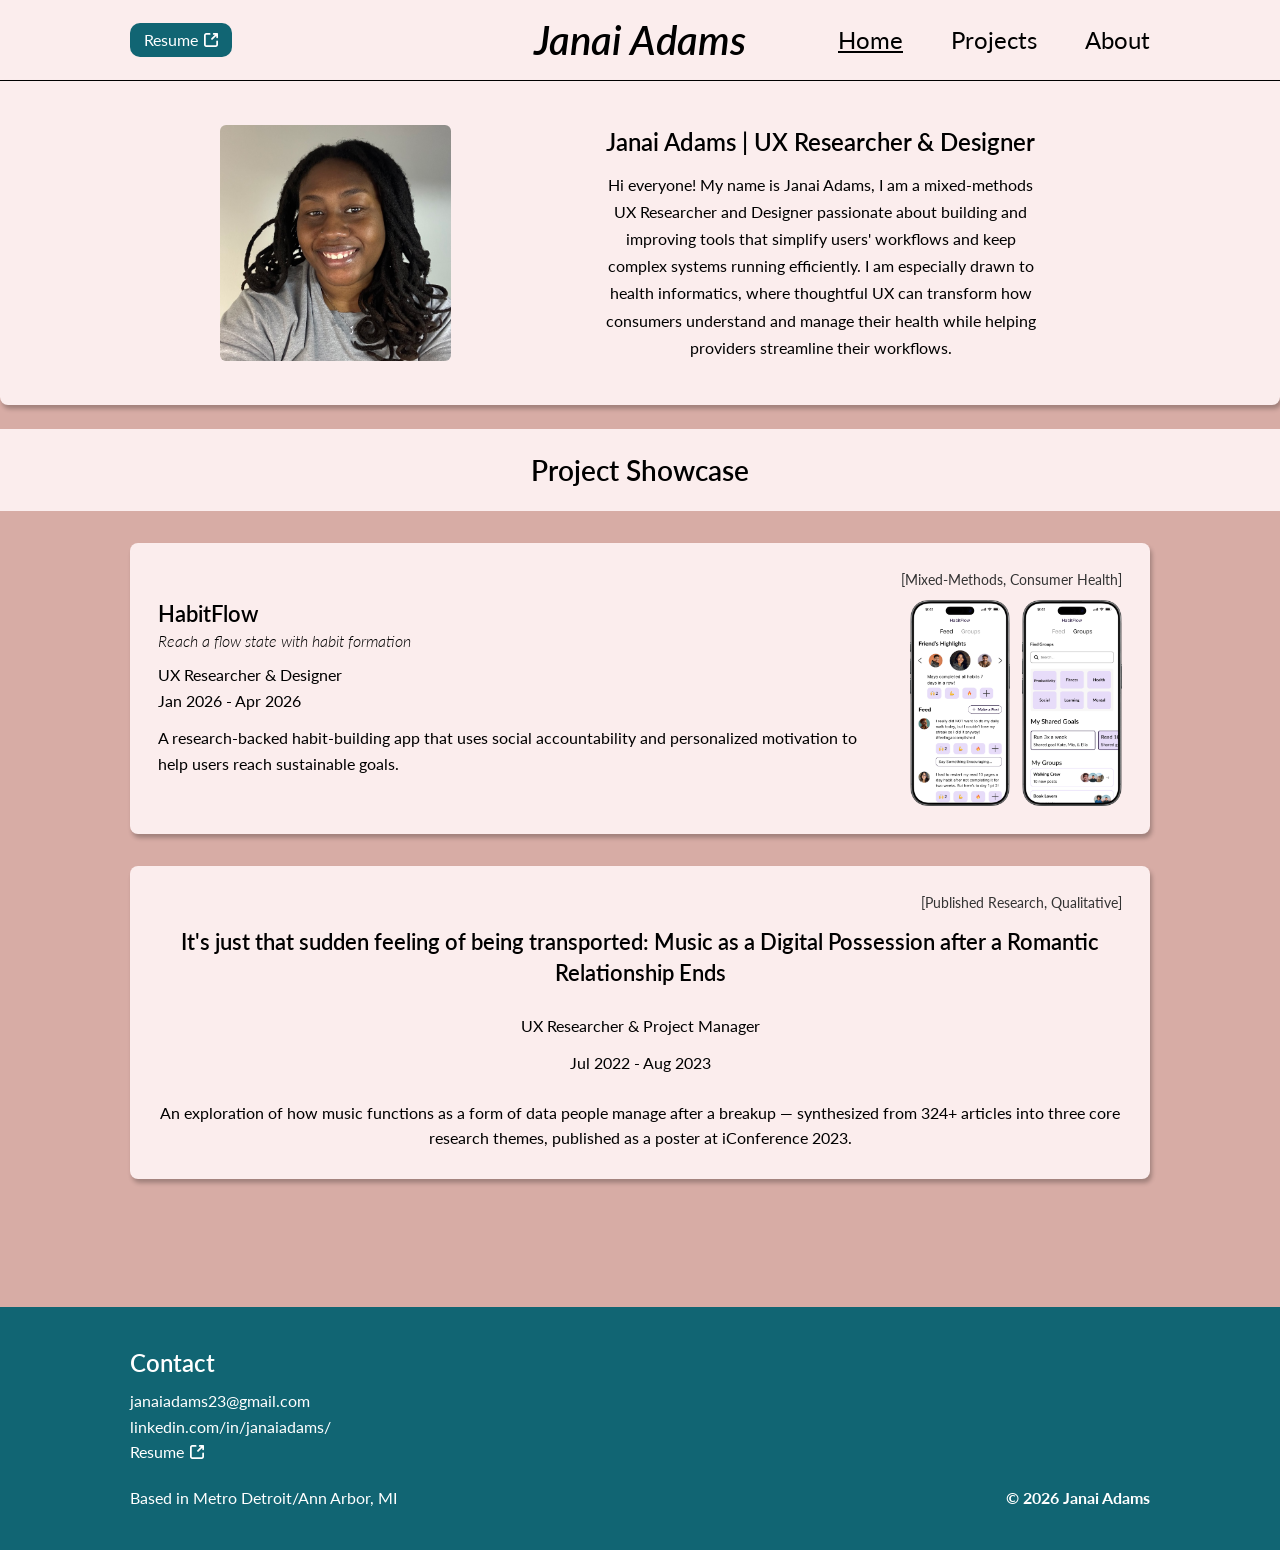
==== commit 5320f9c1: "Rebuild i3 case study page to match updated Figma design - Expand i3 case study into full 6-section " ====
--- a/index.html
+++ b/index.html
@@ -62,7 +62,7 @@
 
   <a class="project-card i3-card" href="i3-case-study.html">
     <p class="tag">[Published Research, Qualitative]</p>
-    <p class="card-title">It's just that subtle feeling of being transported: Music as a Digital Possession after a Romantic Relationship Ends</p>
+    <p class="card-title">It's just that sudden feeling of being transported: Music as a Digital Possession after a Romantic Relationship Ends</p>
     <p class="card-role">UX Researcher &amp; Project Manager</p>
     <p class="card-time">Jul 2022 - Aug 2023</p>
     <p class="card-desc">An exploration of how music functions as a form of data people manage after a breakup — synthesized from 324+ articles into three core research themes, published as a poster at iConference 2023.</p>
--- a/css/style.css
+++ b/css/style.css
@@ -467,6 +467,11 @@
   font-weight: 600;
 }
 
+.case-study-card .case-lead {
+  font-size: 18px;
+  font-weight: 600;
+}
+
 .case-study-link {
   color: #116573;
   text-decoration: none;
